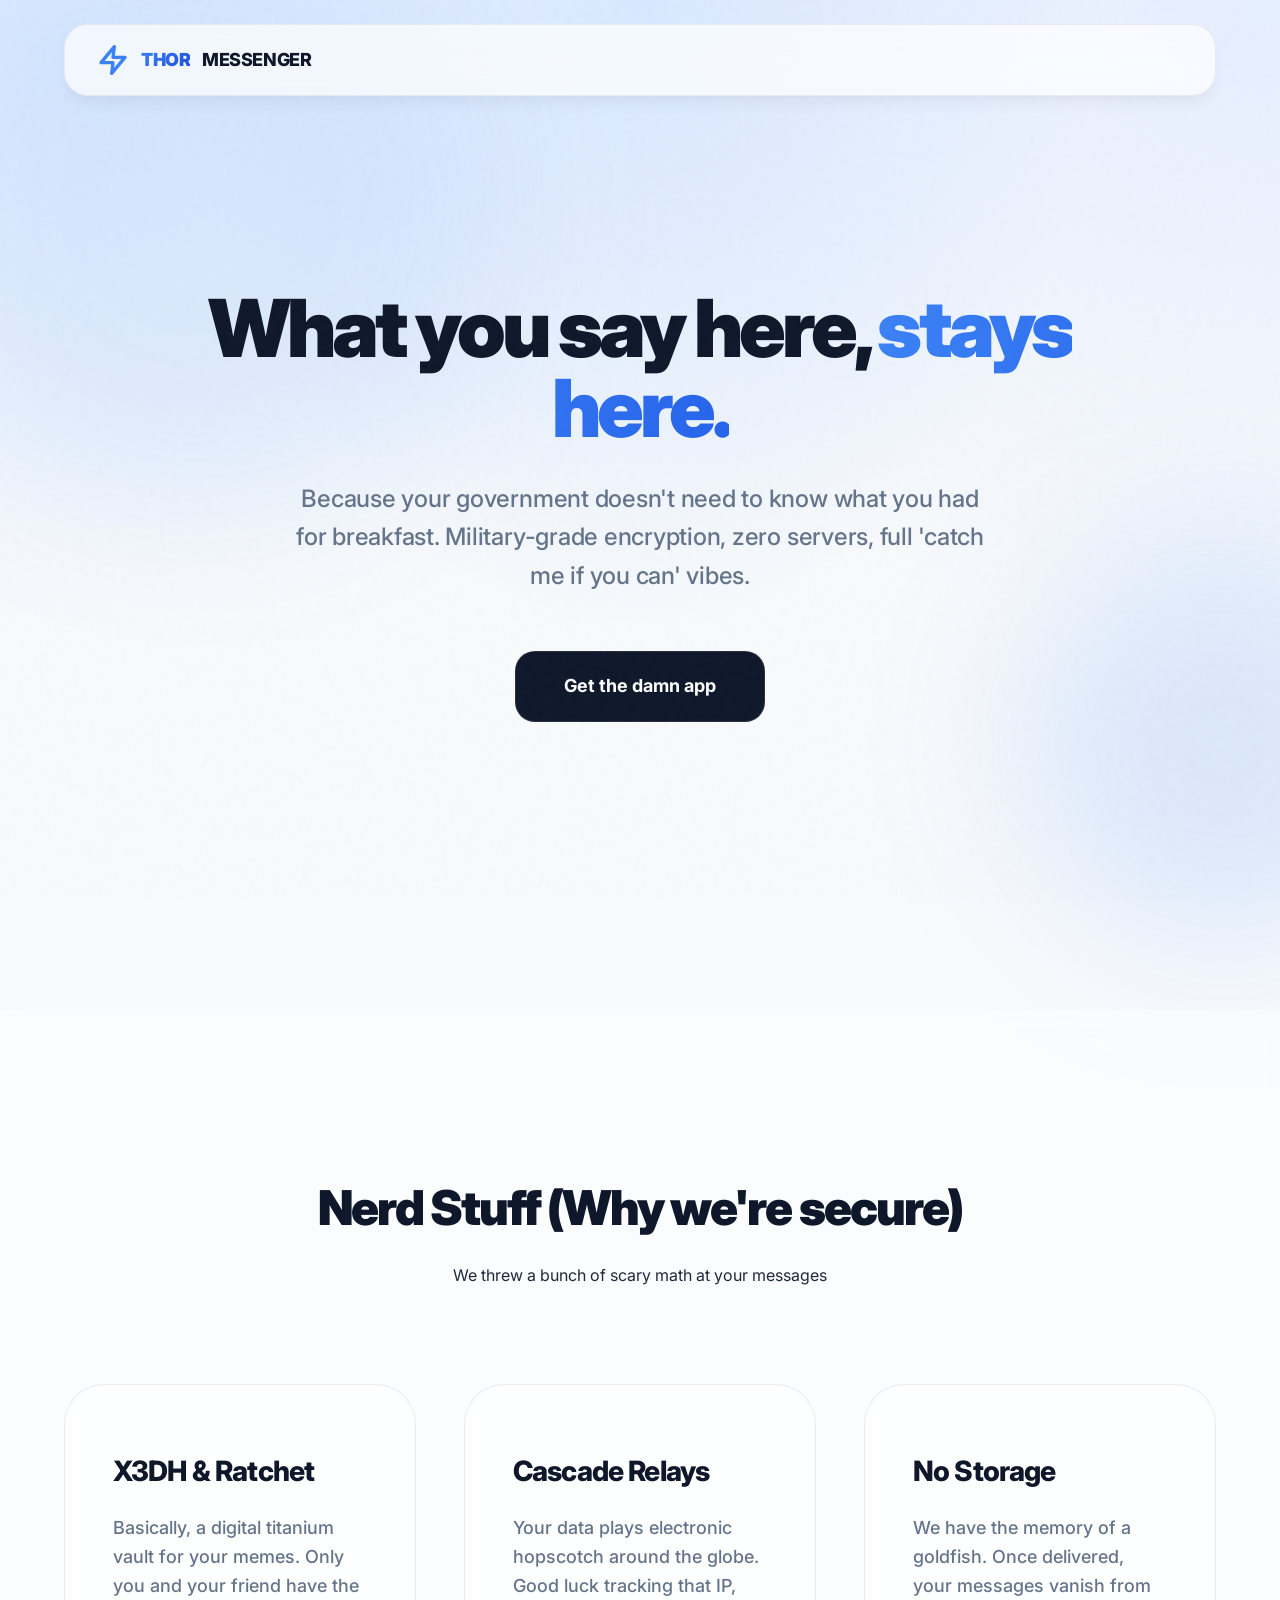
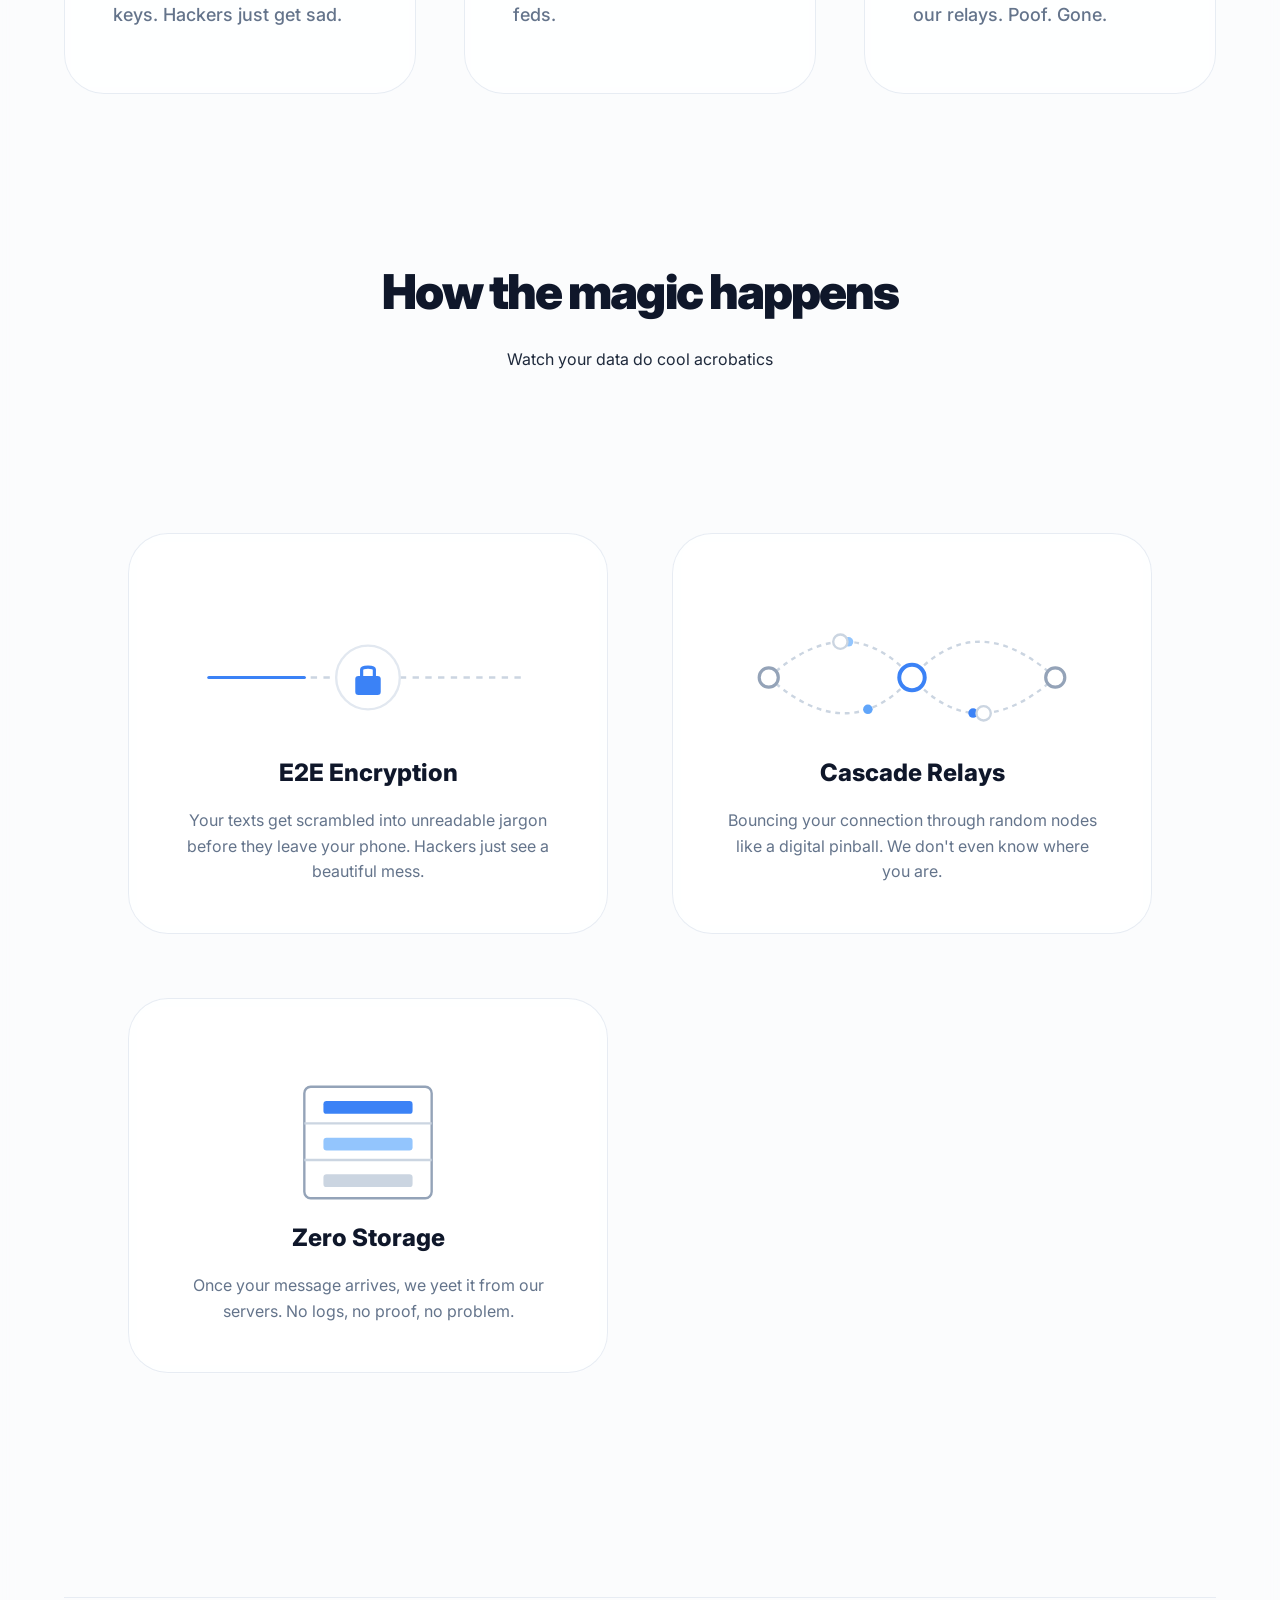
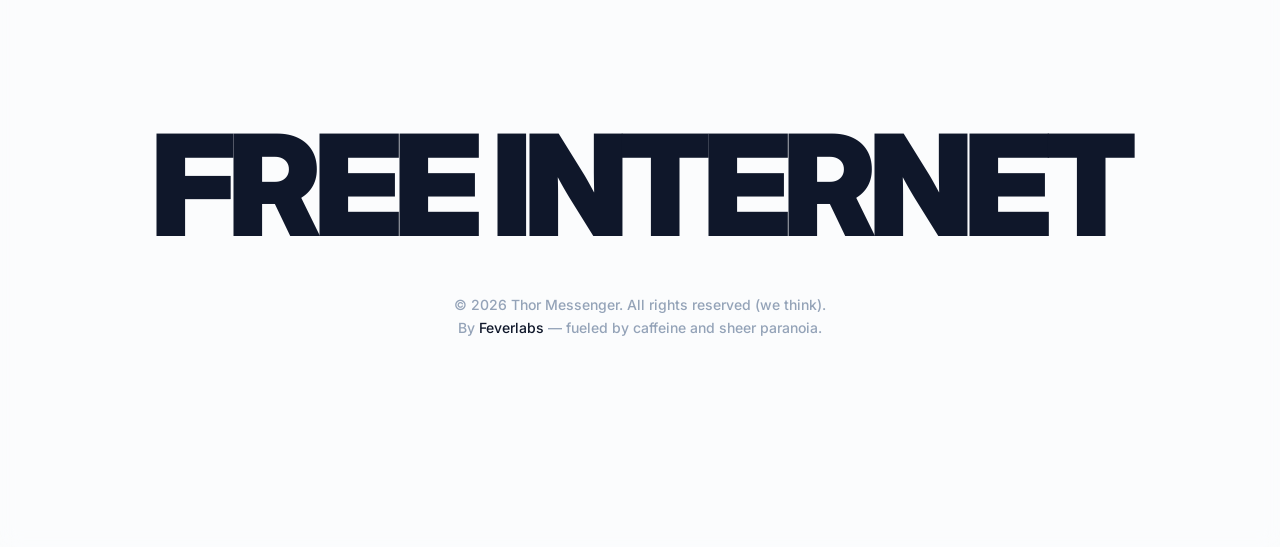
==== index.html @ e73e8ce1 "Add files via upload" ====
<!DOCTYPE html>
<html lang="ru">

<head>
    <meta charset="UTF-8">
    <meta name="viewport" content="width=device-width, initial-scale=1.0">
    <title>Thor Messenger — Secure, but fun</title>
    <meta name="description"
        content="Thor Messenger: A chat app so secure even your mom can't read your texts. X3DH, Ratchets, and Relays.">
    <link rel="stylesheet" href="landing.css">
    <link rel="preconnect" href="https://fonts.googleapis.com">
    <link rel="preconnect" href="https://fonts.gstatic.com" crossorigin>
    <link href="https://fonts.googleapis.com/css2?family=Inter:wght@400;600;800&display=swap" rel="stylesheet">
</head>

<body>
    <div class="blob"></div>
    <div class="blob" style="top: 60%; left: 80%; background: rgba(59, 130, 246, 0.15); width: 400px; height: 400px;">
    </div>

    <div class="container">
        <header>
            <div class="logo">
                <svg width="32" height="32" viewBox="0 0 24 24" fill="none" xmlns="http://www.w3.org/2000/svg">
                    <path d="M13 2L3 14H12L11 22L21 10H12L13 2Z" stroke="#3b82f6" stroke-width="2.5"
                        stroke-linecap="round" stroke-linejoin="round" />
                </svg>
                <span>THOR</span> MESSENGER
            </div>
        </header>

        <section class="hero">
            <div class="hero-content">
                <h1>What you say here,<span> stays here.</span></h1>
                <p>Because your government doesn't need to know what you had for breakfast. Military-grade encryption,
                    zero servers, full 'catch me if you can' vibes.
                </p>
                <a href="download.html" class="cta-button">Get the damn app</a>
            </div>
        </section>
    </div>

    <section class="features">
        <div class="container">
            <div class="section-title">
                <h2>Nerd Stuff (Why we're secure)</h2>
                <p>We threw a bunch of scary math at your messages</p>
            </div>
            <div class="feature-grid">
                <div class="feature-card">
                    <h3>X3DH & Ratchet</h3>
                    <p>Basically, a digital titanium vault for your memes. Only you and your friend have the keys.
                        Hackers just get sad.</p>
                </div>
                <div class="feature-card">
                    <h3>Cascade Relays</h3>
                    <p>Your data plays electronic hopscotch around the globe. Good luck tracking that IP, feds.</p>
                </div>
                <div class="feature-card">
                    <h3>No Storage</h3>
                    <p>We have the memory of a goldfish. Once delivered, your messages vanish from our relays. Poof.
                        Gone.</p>
                </div>
            </div>
            <section class="security-viz">
                <div class="container">
                    <div class="section-title">
                        <h2>How the magic happens</h2>
                        <p>Watch your data do cool acrobatics</p>
                    </div>
                    <div class="viz-grid">
                        <div class="viz-item">
                            <div class="viz-svg">
                                <svg viewBox="0 0 240 120" fill="none" xmlns="http://www.w3.org/2000/svg">
                                    <path d="M 20 60 L 100 60" stroke="#cbd5e1" stroke-width="1.5"
                                        stroke-dasharray="4 4" />
                                    <path d="M 140 60 L 220 60" stroke="#cbd5e1" stroke-width="1.5"
                                        stroke-dasharray="4 4" />

                                    <path d="M 20 60 L 220 60" stroke="#3b82f6" stroke-width="2" fill="none"
                                        stroke-linecap="round" class="animate-stream" />

                                    <g transform="translate(120, 60)">
                                        <circle cx="0" cy="0" r="20" fill="#ffffff" stroke="#e2e8f0"
                                            stroke-width="1.5" />
                                        <rect x="-8" y="-1" width="16" height="12" rx="2" fill="#3b82f6" />
                                        <path d="M-4 -1 V-5 C-4 -7 4 -7 4 -5 V-1" stroke="#3b82f6" stroke-width="2"
                                            stroke-linecap="round" fill="none" />
                                    </g>
                                </svg>
                            </div>
                            <h3>E2E Encryption</h3>
                            <p>Your texts get scrambled into unreadable jargon before they leave your phone. Hackers
                                just see a beautiful mess.</p>
                        </div>

                        <div class="viz-item">
                            <div class="viz-svg">
                                <svg viewBox="0 0 240 120" fill="none" xmlns="http://www.w3.org/2000/svg">
                                    <path d="M 30 60 Q 80 15 120 60 T 210 60" stroke="#cbd5e1" stroke-width="1.5"
                                        fill="none" stroke-dasharray="3 3" />
                                    <path d="M 30 60 Q 80 105 120 60 T 210 60" stroke="#cbd5e1" stroke-width="1.5"
                                        fill="none" stroke-dasharray="3 3" />

                                    <circle r="3" fill="#3b82f6">
                                        <animateMotion dur="2.5s" repeatCount="indefinite"
                                            path="M 30 60 Q 80 15 120 60 T 210 60" />
                                    </circle>
                                    <circle r="3" fill="#60a5fa">
                                        <animateMotion dur="3s" repeatCount="indefinite"
                                            path="M 30 60 Q 80 105 120 60 T 210 60" begin="0.8s" />
                                    </circle>
                                    <circle r="3" fill="#93c5fd">
                                        <animateMotion dur="2.2s" repeatCount="indefinite"
                                            path="M 30 60 Q 80 15 120 60 T 210 60" begin="1.2s" />
                                    </circle>

                                    <g>
                                        <circle cx="30" cy="60" r="6" fill="#ffffff" stroke="#94a3b8"
                                            stroke-width="2" />
                                        <circle cx="120" cy="60" r="8" fill="#ffffff" stroke="#3b82f6"
                                            stroke-width="2.5" />
                                        <circle cx="210" cy="60" r="6" fill="#ffffff" stroke="#94a3b8"
                                            stroke-width="2" />
                                        <circle cx="75" cy="37.5" r="4.5" fill="#ffffff" stroke="#cbd5e1"
                                            stroke-width="1.5" />
                                        <circle cx="165" cy="82.5" r="4.5" fill="#ffffff" stroke="#cbd5e1"
                                            stroke-width="1.5" />
                                    </g>
                                </svg>
                            </div>
                            <h3>Cascade Relays</h3>
                            <p>Bouncing your connection through random nodes like a digital pinball. We don't even know
                                where you are.</p>
                        </div>

                        <div class="viz-item">
                            <div class="viz-svg">
                                <svg viewBox="0 0 240 120" fill="none" xmlns="http://www.w3.org/2000/svg">
                                    <rect x="80" y="25" width="80" height="70" rx="4" stroke="#94a3b8"
                                        stroke-width="1.5" fill="#ffffff" />
                                    <line x1="80" y1="48" x2="160" y2="48" stroke="#cbd5e1" stroke-width="1.5" />
                                    <line x1="80" y1="71" x2="160" y2="71" stroke="#cbd5e1" stroke-width="1.5" />

                                    <g transform="translate(0, 0)">
                                        <rect x="92" y="34" width="56" height="8" rx="2" fill="#3b82f6"
                                            class="animate-dissolve" />
                                        <rect x="92" y="57" width="56" height="8" rx="2" fill="#93c5fd"
                                            class="animate-dissolve" style="animation-delay: 1s;" />
                                        <rect x="92" y="80" width="56" height="8" rx="2" fill="#cbd5e1"
                                            class="animate-dissolve" style="animation-delay: 2s;" />
                                    </g>
                                </svg>
                            </div>
                            <h3>Zero Storage</h3>
                            <p>Once your message arrives, we yeet it from our servers. No logs, no proof, no problem.
                            </p>
                        </div>
                    </div>
                </div>
            </section>

            <footer>
                <div class="footer-content container">
                    <h2 class="footer-title">FREE INTERNET</h2>
                    <div class="footer-bottom">
                        &copy; 2026 Thor Messenger. All rights reserved (we think). <br>
                        By <span style="color: var(--primary-color);">Feverlabs</span> &mdash; fueled by caffeine and
                        sheer paranoia.
                    </div>
                </div>
            </footer>

            <script>
                console.log("%c FBI Open Up!", "font-size: 30px; font-weight: bold; color: red; text-shadow: 2px 2px 0 #000;");
                console.log("%c Just kidding. Looking for backdoors? You won't find them here YEAH CUZ ITS JUST HTML LANDING LOL. im too lazy to use react ngl", "font-size: 14px; color: #3b82f6;");
                const konamiCode = ['ArrowUp', 'ArrowUp', 'ArrowDown', 'ArrowDown', 'ArrowLeft', 'ArrowRight', 'ArrowLeft', 'ArrowRight', 'b', 'a'];
                let konamiPosition = 0;
                document.addEventListener('keydown', (e) => {
                    if (e.key === konamiCode[konamiPosition]) {
                        konamiPosition++;
                        if (konamiPosition === konamiCode.length) {
                            alert('God Mode Activated! ⚡\\nActually no, you are just secure. Now go touch some grass.');
                            konamiPosition = 0;
                        }
                    } else {
                        konamiPosition = 0;
                    }
                });
            </script>
</body>

</html>
---- landing.css ----
:root {
    --primary-color: #0f172a;
    --accent-color: #3b82f6;
    --text-color: #1e293b;
    --bg-color: #f8fafc;
    --secondary-bg: rgba(255, 255, 255, 0.4);
    --border-color: rgba(226, 232, 240, 0.8);
    --glass-bg: rgba(255, 255, 255, 0.7);
    --glow-color: rgba(59, 130, 246, 0.2);
}

* {
    padding: 0;
    margin: 0;
    box-sizing: border-box;
    font-family: 'Inter', -apple-system, BlinkMacSystemFont, "Segoe UI", Roboto, sans-serif;
}

body {
    background-color: var(--bg-color);
    background-image:
        radial-gradient(at 0% 0%, hsla(214, 100%, 94%, 1) 0, transparent 50%),
        radial-gradient(at 50% 0%, hsla(217, 100%, 92%, 1) 0, transparent 50%),
        radial-gradient(at 100% 0%, hsla(220, 100%, 95%, 1) 0, transparent 50%);
    background-attachment: fixed;
    color: var(--text-color);
    line-height: 1.6;
    overflow-x: hidden;
    display: flex;
    flex-direction: column;
    min-height: 100vh;
}

body::before {
    content: "";
    position: fixed;
    top: 0;
    left: 0;
    width: 100%;
    height: 100%;
    background-image: url("data:image/svg+xml,%3Csvg viewBox='0 0 200 200' xmlns='http://www.w3.org/2000/svg'%3E%3Cfilter id='noiseFilter'%3E%3CfeTurbulence type='fractalNoise' baseFrequency='0.65' numOctaves='3' stitchTiles='stitch'/%3E%3C/filter%3E%3Crect width='100%25' height='100%25' filter='url(%23noiseFilter)'/%3E%3C/svg%3E");
    opacity: 0.03;
    pointer-events: none;
    z-index: 100;
}

.container {
    width: 100%;
    padding: 0 4rem;
    display: flex;
    flex-direction: column;
    flex: 1;
}

header {
    position: fixed;
    top: 1.5rem;
    left: 4rem;
    right: 4rem;
    z-index: 1000;
    height: 72px;
    display: flex;
    align-items: center;
    justify-content: space-between;
    padding: 0 2rem;
    background: var(--glass-bg);
    backdrop-filter: blur(16px);
    -webkit-backdrop-filter: blur(16px);
    border: 1px solid var(--border-color);
    border-radius: 1.5rem;
    margin-bottom: 4rem;
    box-shadow: 0 10px 15px -3px rgba(0, 0, 0, 0.05), 0 4px 6px -2px rgba(0, 0, 0, 0.02);
    transition: all 0.3s ease;
}

.logo {
    font-size: 1.125rem;
    font-weight: 800;
    letter-spacing: -0.025em;
    color: var(--primary-color);
    display: flex;
    align-items: center;
    gap: 0.75rem;
}

.logo span {
    background: linear-gradient(135deg, #3b82f6, #1d4ed8);
    -webkit-background-clip: text;
    background-clip: text;
    -webkit-text-fill-color: transparent;
    font-weight: 900;
}

.hero {
    flex: 1;
    display: flex;
    flex-direction: column;
    align-items: center;
    justify-content: center;
    text-align: center;
    padding: 18rem 0;
}

.hero-content {
    max-width: 900px;
}

.hero-content h1 {
    font-size: 5rem;
    font-weight: 900;
    line-height: 1;
    letter-spacing: -0.05em;
    margin-bottom: 2rem;
    color: var(--primary-color);
}

.hero-content h1 span {
    background: linear-gradient(to right, #3b82f6, #2563eb);
    -webkit-background-clip: text;
    background-clip: text;
    -webkit-text-fill-color: transparent;
}

.hero-content p {
    font-size: 1.5rem;
    font-weight: 500;
    color: #64748b;
    margin: 0 auto 3.5rem;
    max-width: 700px;
    letter-spacing: -0.01em;
}

.cta-button {
    display: inline-flex;
    align-items: center;
    background: var(--primary-color);
    color: white;
    padding: 1.25rem 3rem;
    border-radius: 1.25rem;
    text-decoration: none;
    font-weight: 700;
    font-size: 1.125rem;
    transition: all 0.4s cubic-bezier(0.175, 0.885, 0.32, 1.275);
    border: 1px solid rgba(255, 255, 255, 0.1);
}

.cta-button:hover {
    transform: translateY(-4px) scale(1.02);
    box-shadow: 0 20px 25px -5px var(--glow-color);
    background: #000;
}

.cta-button:hover {
    transform: translateY(-2px);
    box-shadow: 0 10px 15px -3px rgba(0, 0, 0, 0.1);
}

.features {
    padding: 10rem 0;
    background-color: var(--secondary-bg);
    backdrop-filter: blur(10px);
}

.section-title {
    text-align: center;
    margin-bottom: 6rem;
}

.section-title h2 {
    font-size: 3rem;
    font-weight: 900;
    letter-spacing: -0.04em;
    color: var(--primary-color);
    margin-bottom: 1rem;
}

.feature-grid {
    display: grid;
    grid-template-columns: repeat(auto-fit, minmax(320px, 1fr));
    gap: 3rem;
}

.feature-card {
    background: rgba(255, 255, 255, 0.6);
    padding: 4rem 3rem;
    border-radius: 2.5rem;
    border: 1px solid var(--border-color);
    transition: all 0.5s cubic-bezier(0.23, 1, 0.32, 1);
    backdrop-filter: blur(8px);
    position: relative;
    overflow: hidden;
}

.feature-card:hover {
    transform: translateY(-12px);
    background: #fff;
    box-shadow: 0 30px 60px -12px rgba(0, 0, 0, 0.1);
    border-color: #3b82f6;
}

.feature-card h3 {
    font-size: 1.75rem;
    font-weight: 800;
    letter-spacing: -0.03em;
    margin-bottom: 1.25rem;
    color: var(--primary-color);
}

.feature-card p {
    font-size: 1.125rem;
    color: #64748b;
    font-weight: 500;
}

.download-section {
    flex: 1;
    display: flex;
    flex-direction: column;
    align-items: center;
    justify-content: center;
    padding: 6rem 0;
    margin-top: 100px;
}

.download-card {
    background: var(--glass-bg);
    padding: 6rem;
    border-radius: 4rem;
    border: 1px solid var(--border-color);
    box-shadow: 0 40px 100px -20px rgba(0, 0, 0, 0.1);
    text-align: center;
    max-width: 800px;
    width: 100%;
    backdrop-filter: blur(24px);
    transition: transform 0.4s ease, box-shadow 0.4s ease;
}

.download-card:hover {
    transform: translateY(-8px);
    box-shadow: 0 50px 120px -20px rgba(0, 0, 0, 0.15);
}

.download-card h2 {
    font-size: 3rem;
    font-weight: 900;
    letter-spacing: -0.05em;
    margin-bottom: 3rem;
    color: var(--primary-color);
}

.download-buttons {
    display: flex;
    flex-direction: column;
    gap: 1rem;
    margin-bottom: 2.5rem;
}

.download-btn {
    display: flex;
    align-items: center;
    justify-content: center;
    gap: 1.25rem;
    background: var(--primary-color);
    color: white;
    padding: 1.5rem 2rem;
    border-radius: 1.5rem;
    text-decoration: none;
    font-weight: 800;
    font-size: 1.25rem;
    transition: all 0.4s cubic-bezier(0.175, 0.885, 0.32, 1.275);
    width: 100%;
    border: 1px solid rgba(255, 255, 255, 0.1);
}

.download-btn.btn-windows {
    background: transparent;
    color: var(--primary-color);
    border: 2px solid var(--border-color);
}

.download-btn.btn-windows:hover {
    background: rgba(0, 0, 0, 0.02);
    box-shadow: 0 20px 30px -10px rgba(0, 0, 0, 0.05);
}

.download-btn:hover {
    transform: translateY(-4px) scale(1.02);
    box-shadow: 0 30px 40px -10px var(--glow-color);
}

.blob {
    position: fixed;
    top: -100px;
    left: -100px;
    width: 600px;
    height: 600px;
    background: rgba(59, 130, 246, 0.1);
    filter: blur(80px);
    border-radius: 50%;
    z-index: -1;
    pointer-events: none;
    animation: pulse 10s infinite alternate;
}

@keyframes pulse {
    from {
        opacity: 0.5;
        transform: scale(1);
    }

    to {
        opacity: 0.8;
        transform: scale(1.1);
    }
}

@keyframes fadeIn {
    from {
        opacity: 0;
        transform: translateY(20px);
    }

    to {
        opacity: 1;
        transform: translateY(0);
    }
}

.hero-content {
    animation: fadeIn 1s ease-out;
}

.security-viz {
    padding: 10rem 0;
    overflow: hidden;
}

.viz-grid {
    display: grid;
    grid-template-columns: repeat(auto-fit, minmax(300px, 1fr));
    gap: 4rem;
    margin-top: 4rem;
}

.viz-item {
    background: var(--glass-bg);
    padding: 3rem;
    border-radius: 2.5rem;
    border: 1px solid var(--border-color);
    text-align: center;
    backdrop-filter: blur(12px);
    transition: all 0.4s ease;
}

.viz-item:hover {
    transform: translateY(-8px);
    border-color: var(--accent-color);
}

.viz-svg {
    width: 100%;
    height: 140px;
    margin-bottom: 2rem;
}

.viz-item h3 {
    font-size: 1.5rem;
    font-weight: 800;
    margin-bottom: 1rem;
    color: var(--primary-color);
}

.viz-item p {
    color: #64748b;
    font-size: 1rem;
}

.animate-stream {
    stroke-dasharray: 60 140;
    animation: stream-flow 2s linear infinite;
}

@keyframes stream-flow {
    0% {
        stroke-dashoffset: 200;
    }

    100% {
        stroke-dashoffset: 0;
    }
}

.animate-dissolve {
    transform-origin: center;
    animation: dissolve-data 3s ease-in-out infinite;
}

@keyframes dissolve-data {

    0%,
    15% {
        opacity: 1;
        transform: scale(1) translateY(0);
    }

    40%,
    80% {
        opacity: 0;
        transform: scale(0.95) translateY(-4px);
    }

    100% {
        opacity: 1;
        transform: scale(1) translateY(0);
    }
}

footer {
    padding: 8rem 0 3rem;
    border-top: 1px solid var(--border-color);
    margin-top: 4rem;
    overflow: hidden;
}

.footer-content {
    display: flex;
    flex-direction: column;
    align-items: center;
    justify-content: center;
    text-align: center;
}

.footer-title {
    font-size: clamp(3rem, 11vw, 12rem);
    font-weight: 900;
    letter-spacing: -0.06em;
    line-height: 0.85;
    color: var(--primary-color);
    margin-bottom: 3rem;
    white-space: nowrap;
    position: relative;
    cursor: help;
    transition: color 0.3s ease, text-shadow 0.3s ease;
}

.footer-title:hover {
    color: transparent;
    text-shadow: none;
}

.footer-title::after {
    content: "OR DON'T, WE DON'T CARE";
    position: absolute;
    left: 50%;
    top: 50%;
    transform: translate(-50%, -50%);
    color: var(--primary-color);
    opacity: 0;
    transition: opacity 0.4s cubic-bezier(0.175, 0.885, 0.32, 1.275);
    pointer-events: none;
    font-size: clamp(2rem, 8vw, 8rem);
    width: 100%;
}

.footer-title:hover::after {
    opacity: 1;
}

.footer-bottom {
    color: #94a3b8;
    font-size: 0.875rem;
    font-weight: 500;
}

@media (max-width: 968px) {
    .hero {
        flex-direction: column;
        text-align: center;
        padding: 4rem 0;
    }

    .hero-content h1 {
        font-size: 4rem;
    }

    .hero-content p {
        margin: 0 auto 2.5rem;
    }

    .download-card {
        padding: 4rem 2rem;
    }
}

@media (max-width: 768px) {
    .container {
        padding: 0 1.5rem;
    }

    header {
        left: 1.5rem;
        right: 1.5rem;
    }

    .hero-content h1 {
        font-size: 3rem;
    }

    .section-title h2 {
        font-size: 2.5rem;
    }

    .feature-card {
        padding: 2rem;
    }

    .download-card {
        padding: 3rem 1.5rem;
        border-radius: 2rem;
    }

    .download-card h2 {
        font-size: 2.5rem;
        margin-bottom: 2rem;
    }

    .download-btn {
        padding: 1.25rem 1.5rem;
        font-size: 1.1rem;
    }

    footer {
        padding: 4rem 0 2rem;
        margin-top: 2rem;
    }

    .footer-title {
        font-size: clamp(2.5rem, 15vw, 6rem);
    }

    .footer-title::after {
        font-size: clamp(1.5rem, 8vw, 4rem);
    }
}

@media (max-width: 480px) {
    header {
        left: 1rem;
        right: 1rem;
        top: 1rem;
        padding: 0.5rem 1rem;
        height: 60px;
    }

    .hero {
        padding: 18rem 0 4rem;
    }

    .hero-content h1 {
        font-size: 2.5rem;
        margin-top: 2rem;
    }

    .hero-content p {
        font-size: 1rem;
    }

    .logo {
        gap: 0.5rem;
    }

    .download-btn {
        flex-direction: column;
        gap: 0.5rem;
        text-align: center;
        padding: 1rem;
        font-size: 1rem;
    }

    .footer-title {
        font-size: clamp(2rem, 11vw, 3.5rem);
    }

    .footer-title::after {
        font-size: clamp(1.2rem, 8vw, 2.5rem);
        white-space: normal;
    }
}
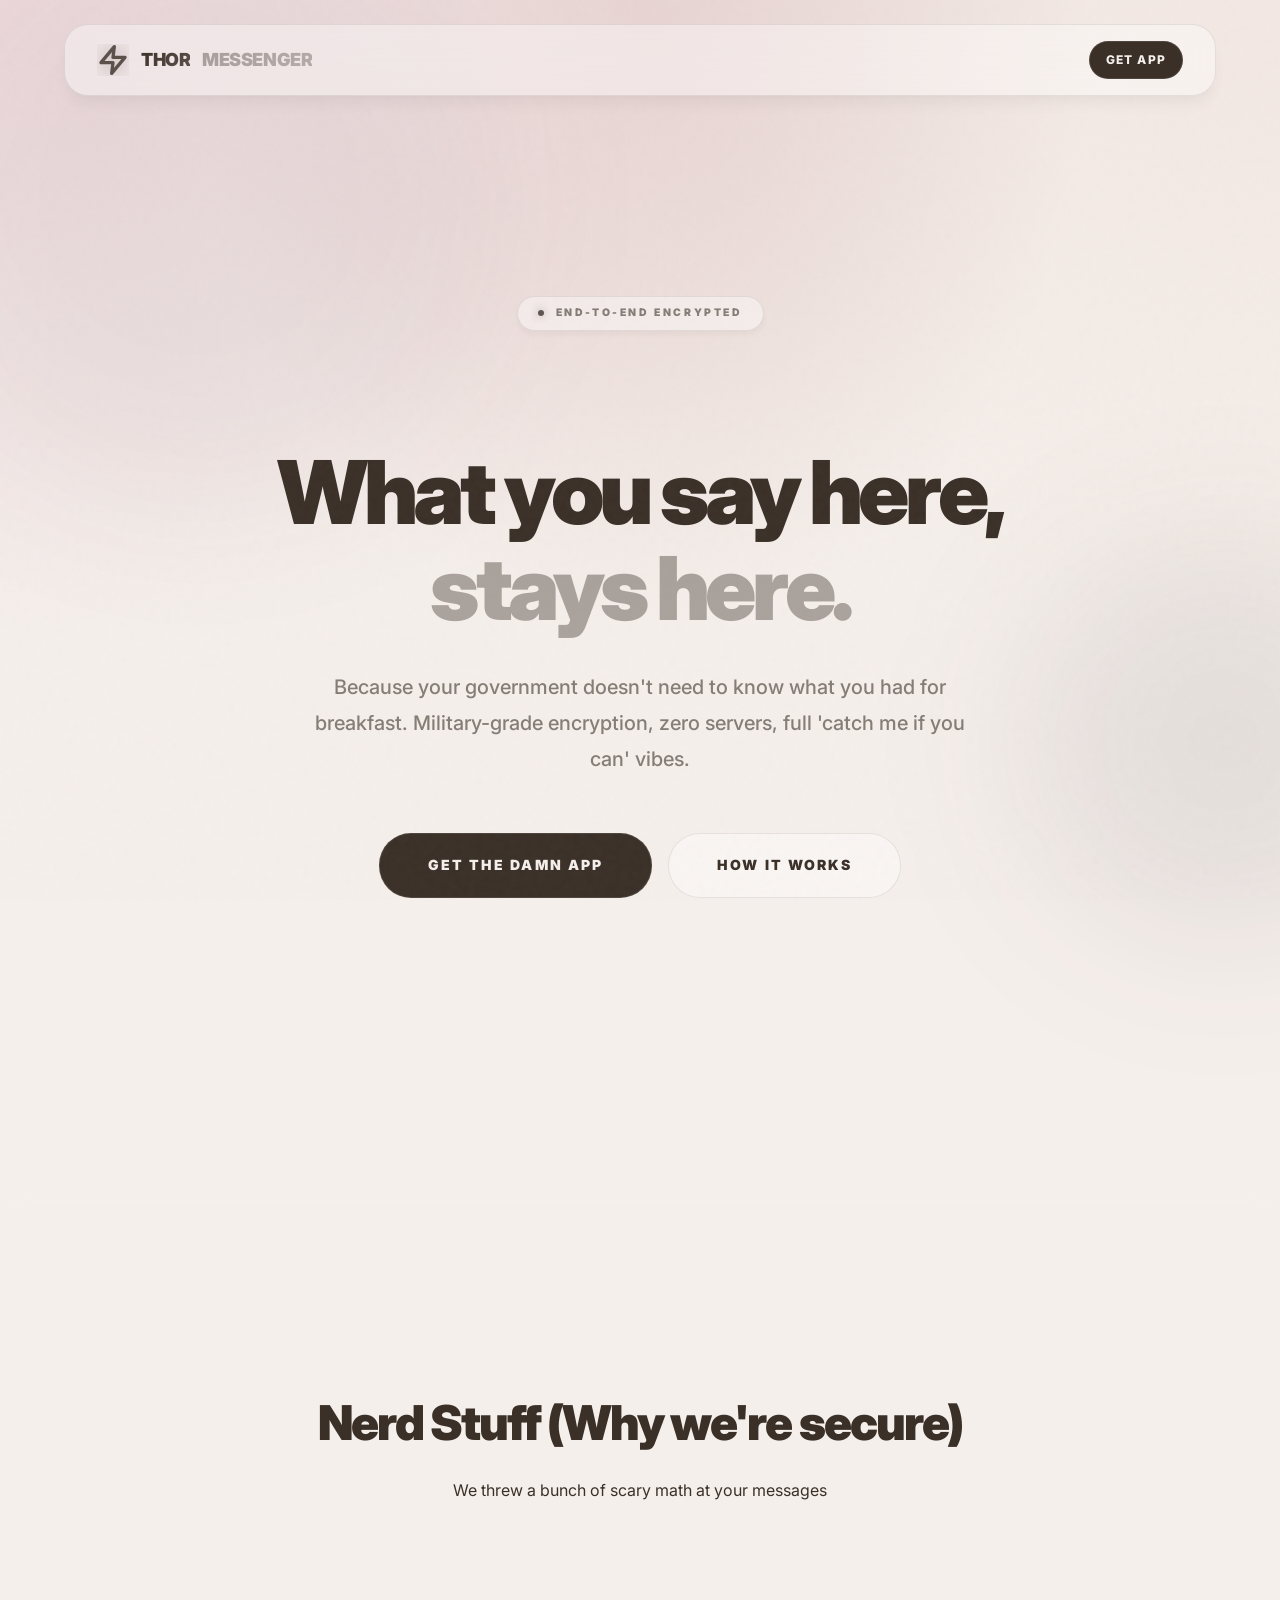
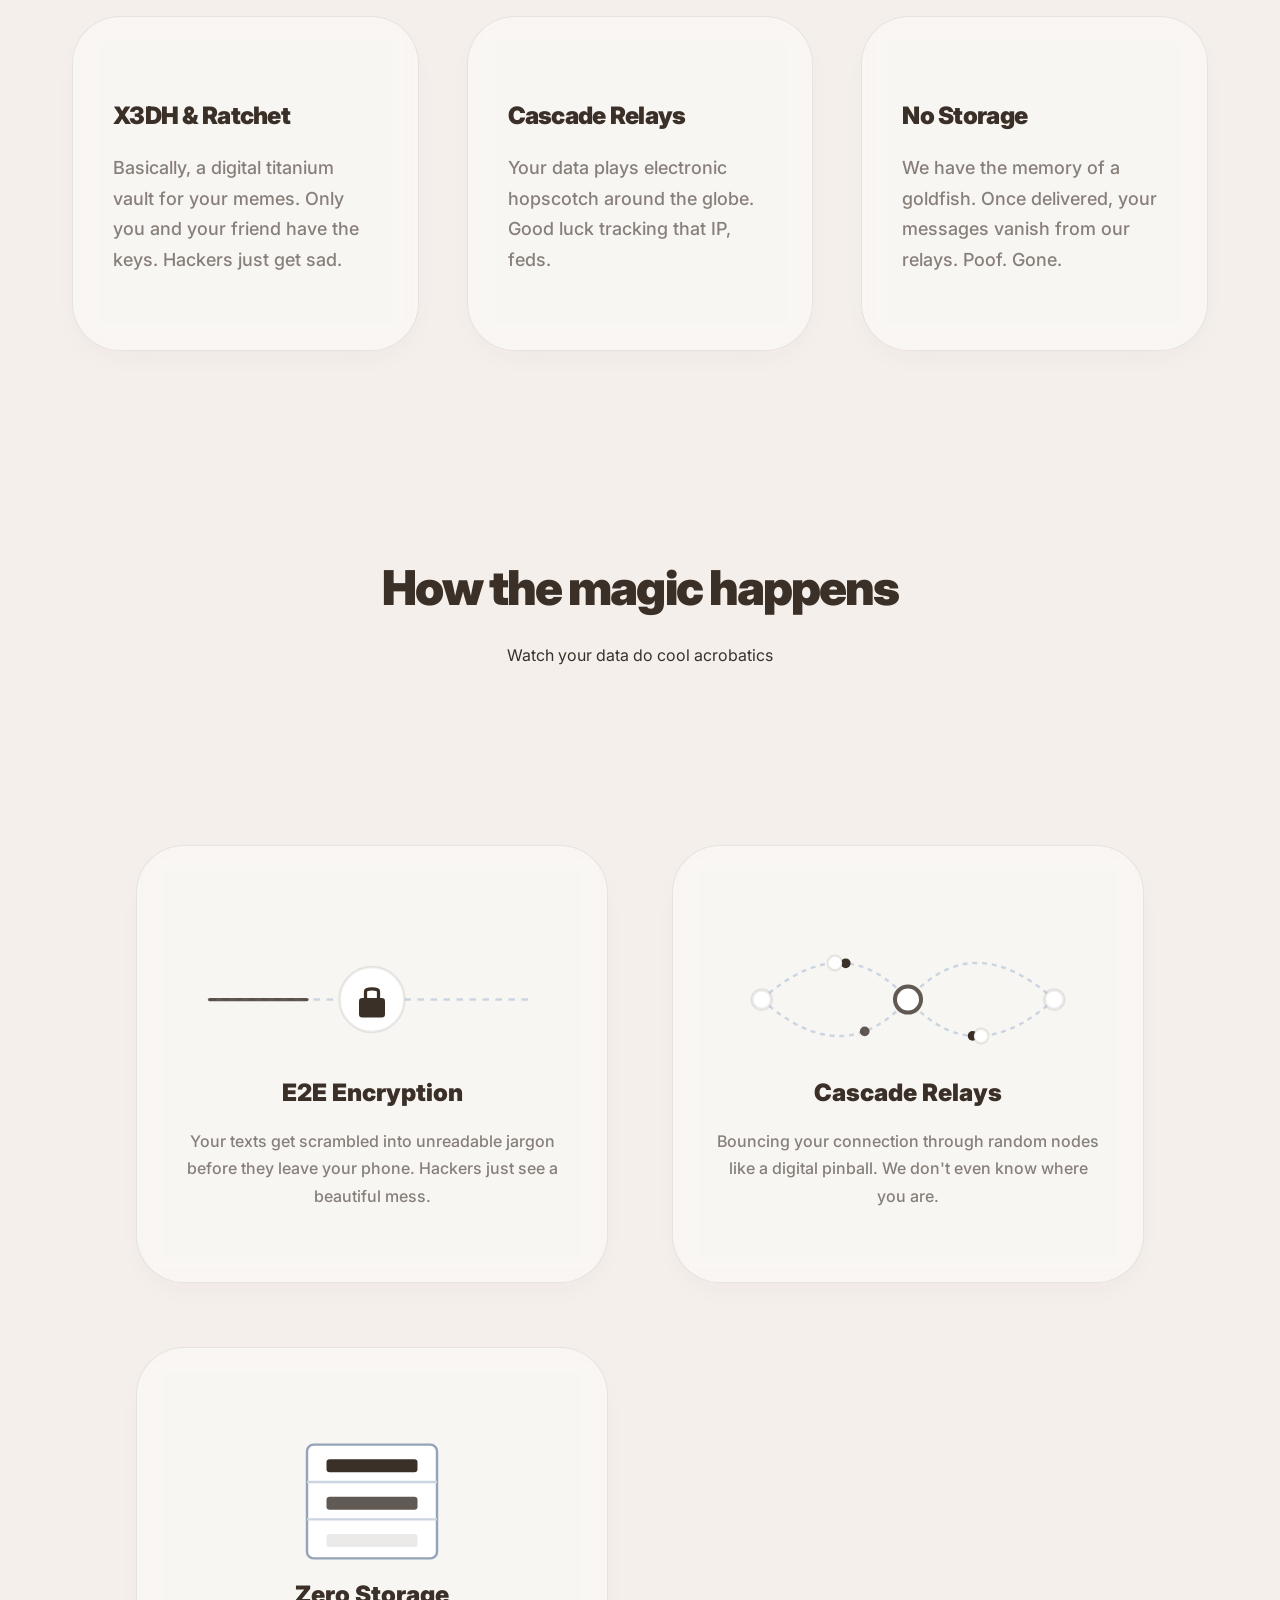
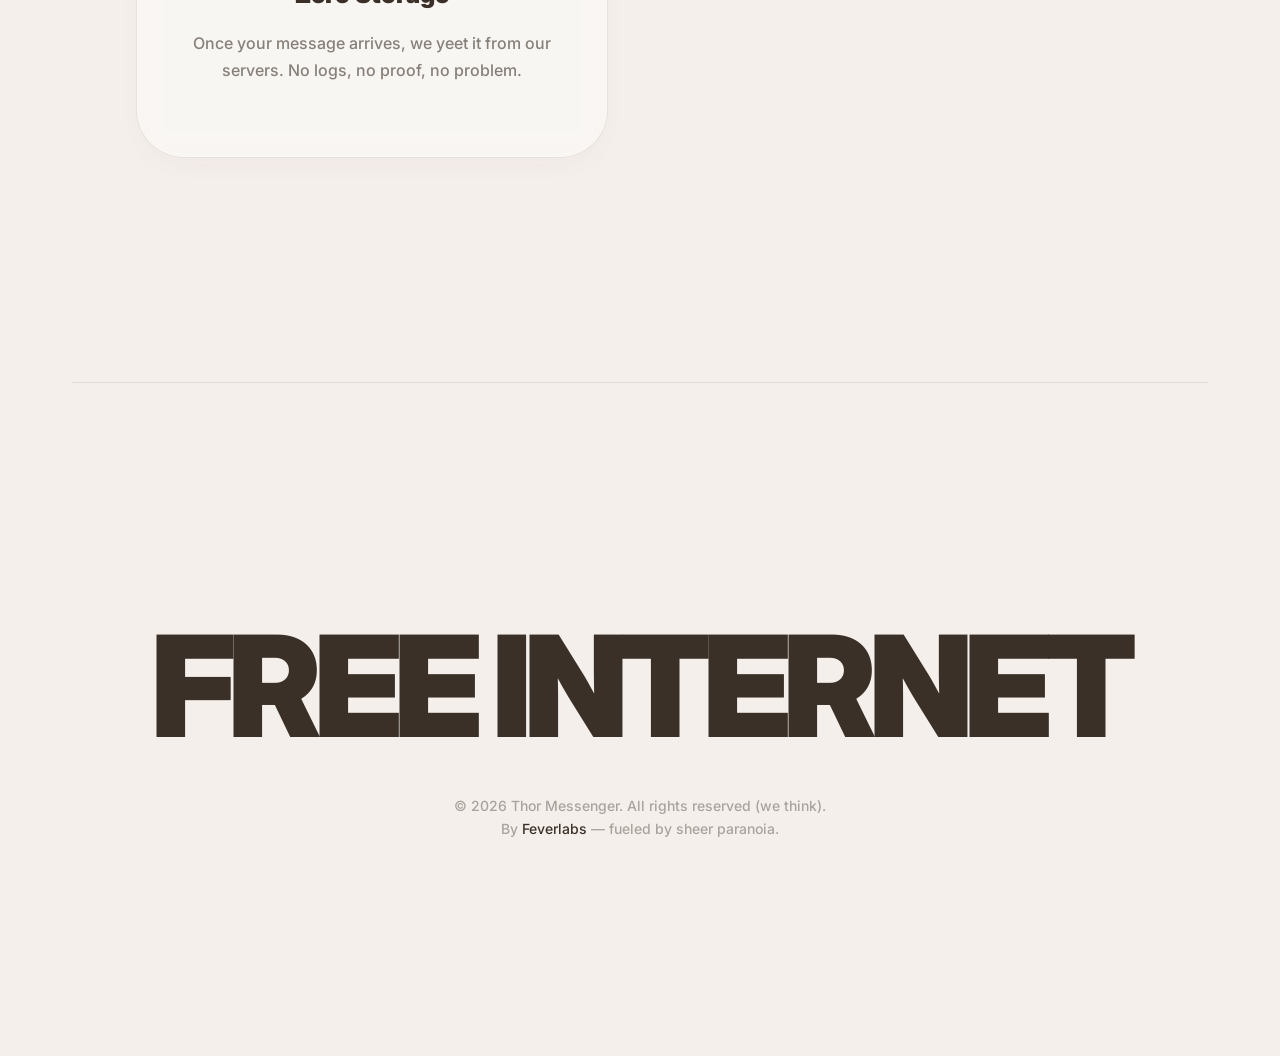
==== commit 448beb0a: "Add files via upload" ====
--- a/index.html
+++ b/index.html
@@ -15,27 +15,35 @@
 
 <body>
     <div class="blob"></div>
-    <div class="blob" style="top: 60%; left: 80%; background: rgba(59, 130, 246, 0.15); width: 400px; height: 400px;">
+    <div class="blob" style="top: 60%; left: 80%; background: rgba(58, 48, 40, 0.08); width: 400px; height: 400px;">
     </div>
 
     <div class="container">
         <header>
             <div class="logo">
                 <svg width="32" height="32" viewBox="0 0 24 24" fill="none" xmlns="http://www.w3.org/2000/svg">
-                    <path d="M13 2L3 14H12L11 22L21 10H12L13 2Z" stroke="#3b82f6" stroke-width="2.5"
-                        stroke-linecap="round" stroke-linejoin="round" />
+                    <path d="M13 2L3 14H12L11 22L21 10H12L13 2Z" stroke="var(--accent-color)" stroke-width="2.5"
+                        stroke-linecap="round" stroke-linejoin="round" style="filter: drop-shadow(0 0 8px rgba(58,48,40,0.5));" />
                 </svg>
-                <span>THOR</span> MESSENGER
-            </div>
+                <span>THOR</span> <span style="color: var(--primary-color); opacity: 0.4; font-weight: 900;">MESSENGER</span>
+            </div>
+            <a href="download.html" class="nav-download-btn">Get App</a>
         </header>
 
         <section class="hero">
             <div class="hero-content">
-                <h1>What you say here,<span> stays here.</span></h1>
+                <div class="badge">
+                    <span class="pulse-dot"></span>
+                    End-to-end Encrypted
+                </div>
+                <h1>What you say here,<br><span>stays here.</span></h1>
                 <p>Because your government doesn't need to know what you had for breakfast. Military-grade encryption,
                     zero servers, full 'catch me if you can' vibes.
                 </p>
-                <a href="download.html" class="cta-button">Get the damn app</a>
+                <div class="hero-actions">
+                    <a href="download.html" class="cta-button shadow-btn">Get the damn app</a>
+                    <a href="#features" class="secondary-btn">How it works</a>
+                </div>
             </div>
         </section>
     </div>
@@ -77,14 +85,14 @@
                                     <path d="M 140 60 L 220 60" stroke="#cbd5e1" stroke-width="1.5"
                                         stroke-dasharray="4 4" />
 
-                                    <path d="M 20 60 L 220 60" stroke="#3b82f6" stroke-width="2" fill="none"
+                                    <path d="M 20 60 L 220 60" stroke="var(--accent-color)" stroke-width="2" fill="none"
                                         stroke-linecap="round" class="animate-stream" />
 
                                     <g transform="translate(120, 60)">
-                                        <circle cx="0" cy="0" r="20" fill="#ffffff" stroke="#e2e8f0"
+                                        <circle cx="0" cy="0" r="20" fill="#ffffff" stroke="var(--border-color)"
                                             stroke-width="1.5" />
-                                        <rect x="-8" y="-1" width="16" height="12" rx="2" fill="#3b82f6" />
-                                        <path d="M-4 -1 V-5 C-4 -7 4 -7 4 -5 V-1" stroke="#3b82f6" stroke-width="2"
+                                        <rect x="-8" y="-1" width="16" height="12" rx="2" fill="var(--primary-color)" />
+                                        <path d="M-4 -1 V-5 C-4 -7 4 -7 4 -5 V-1" stroke="var(--primary-color)" stroke-width="2"
                                             stroke-linecap="round" fill="none" />
                                     </g>
                                 </svg>
@@ -102,29 +110,29 @@
                                     <path d="M 30 60 Q 80 105 120 60 T 210 60" stroke="#cbd5e1" stroke-width="1.5"
                                         fill="none" stroke-dasharray="3 3" />
 
-                                    <circle r="3" fill="#3b82f6">
+                                    <circle r="3" fill="var(--primary-color)">
                                         <animateMotion dur="2.5s" repeatCount="indefinite"
                                             path="M 30 60 Q 80 15 120 60 T 210 60" />
                                     </circle>
-                                    <circle r="3" fill="#60a5fa">
+                                    <circle r="3" fill="var(--accent-color)">
                                         <animateMotion dur="3s" repeatCount="indefinite"
                                             path="M 30 60 Q 80 105 120 60 T 210 60" begin="0.8s" />
                                     </circle>
-                                    <circle r="3" fill="#93c5fd">
+                                    <circle r="3" fill="var(--primary-color)">
                                         <animateMotion dur="2.2s" repeatCount="indefinite"
                                             path="M 30 60 Q 80 15 120 60 T 210 60" begin="1.2s" />
                                     </circle>
 
                                     <g>
-                                        <circle cx="30" cy="60" r="6" fill="#ffffff" stroke="#94a3b8"
+                                        <circle cx="30" cy="60" r="6" fill="#ffffff" stroke="var(--border-color)"
                                             stroke-width="2" />
-                                        <circle cx="120" cy="60" r="8" fill="#ffffff" stroke="#3b82f6"
+                                        <circle cx="120" cy="60" r="8" fill="#ffffff" stroke="var(--accent-color)"
                                             stroke-width="2.5" />
-                                        <circle cx="210" cy="60" r="6" fill="#ffffff" stroke="#94a3b8"
+                                        <circle cx="210" cy="60" r="6" fill="#ffffff" stroke="var(--border-color)"
                                             stroke-width="2" />
-                                        <circle cx="75" cy="37.5" r="4.5" fill="#ffffff" stroke="#cbd5e1"
+                                        <circle cx="75" cy="37.5" r="4.5" fill="#ffffff" stroke="var(--border-color)"
                                             stroke-width="1.5" />
-                                        <circle cx="165" cy="82.5" r="4.5" fill="#ffffff" stroke="#cbd5e1"
+                                        <circle cx="165" cy="82.5" r="4.5" fill="#ffffff" stroke="var(--border-color)"
                                             stroke-width="1.5" />
                                     </g>
                                 </svg>
@@ -143,11 +151,11 @@
                                     <line x1="80" y1="71" x2="160" y2="71" stroke="#cbd5e1" stroke-width="1.5" />
 
                                     <g transform="translate(0, 0)">
-                                        <rect x="92" y="34" width="56" height="8" rx="2" fill="#3b82f6"
+                                        <rect x="92" y="34" width="56" height="8" rx="2" fill="var(--primary-color)"
                                             class="animate-dissolve" />
-                                        <rect x="92" y="57" width="56" height="8" rx="2" fill="#93c5fd"
+                                        <rect x="92" y="57" width="56" height="8" rx="2" fill="var(--accent-color)"
                                             class="animate-dissolve" style="animation-delay: 1s;" />
-                                        <rect x="92" y="80" width="56" height="8" rx="2" fill="#cbd5e1"
+                                        <rect x="92" y="80" width="56" height="8" rx="2" fill="var(--border-color)"
                                             class="animate-dissolve" style="animation-delay: 2s;" />
                                     </g>
                                 </svg>
@@ -165,15 +173,15 @@
                     <h2 class="footer-title">FREE INTERNET</h2>
                     <div class="footer-bottom">
                         &copy; 2026 Thor Messenger. All rights reserved (we think). <br>
-                        By <span style="color: var(--primary-color);">Feverlabs</span> &mdash; fueled by caffeine and
+                        By <span style="color: var(--primary-color);">Feverlabs</span> &mdash; fueled by
                         sheer paranoia.
                     </div>
                 </div>
             </footer>
 
             <script>
-                console.log("%c FBI Open Up!", "font-size: 30px; font-weight: bold; color: red; text-shadow: 2px 2px 0 #000;");
-                console.log("%c Just kidding. Looking for backdoors? You won't find them here YEAH CUZ ITS JUST HTML LANDING LOL. im too lazy to use react ngl", "font-size: 14px; color: #3b82f6;");
+                console.log("%c FBI Open Up!", "font-size: 30px; font-weight: bold; color: var(--primary-color); text-shadow: 2px 2px 0 var(--border-color);");
+                console.log("%c Just kidding. Looking for backdoors? You won't find them here YEAH CUZ ITS JUST HTML LANDING LOL. im too lazy to use react ngl", "font-size: 14px; color: var(--primary-color);");
                 const konamiCode = ['ArrowUp', 'ArrowUp', 'ArrowDown', 'ArrowDown', 'ArrowLeft', 'ArrowRight', 'ArrowLeft', 'ArrowRight', 'b', 'a'];
                 let konamiPosition = 0;
                 document.addEventListener('keydown', (e) => {
--- a/landing.css
+++ b/landing.css
@@ -1,17 +1,18 @@
 :root {
-    --primary-color: #0f172a;
-    --accent-color: #3b82f6;
-    --text-color: #1e293b;
-    --bg-color: #f8fafc;
-    --secondary-bg: rgba(255, 255, 255, 0.4);
-    --border-color: rgba(226, 232, 240, 0.8);
-    --glass-bg: rgba(255, 255, 255, 0.7);
-    --glow-color: rgba(59, 130, 246, 0.2);
+    --primary-color: #3A3028; /* coffee-bean */
+    --accent-color: rgba(58, 48, 40, 0.8); /* coffee-bean variant */
+    --text-color: #3A3028;
+    --bg-color: #F5EFEB; /* almond */
+    --secondary-bg: rgba(245, 239, 235, 0.4);
+    --border-color: rgba(58, 48, 40, 0.1);
+    --glass-bg: rgba(255, 255, 255, 0.4);
+    --glass-border: rgba(255, 255, 255, 0.6);
+    --glow-color: rgba(58, 48, 40, 0.1);
+    --shadow-color: rgba(58, 48, 40, 0.05);
 }
 
 * {
     padding: 0;
-    margin: 0;
     box-sizing: border-box;
     font-family: 'Inter', -apple-system, BlinkMacSystemFont, "Segoe UI", Roboto, sans-serif;
 }
@@ -19,9 +20,9 @@
 body {
     background-color: var(--bg-color);
     background-image:
-        radial-gradient(at 0% 0%, hsla(214, 100%, 94%, 1) 0, transparent 50%),
-        radial-gradient(at 50% 0%, hsla(217, 100%, 92%, 1) 0, transparent 50%),
-        radial-gradient(at 100% 0%, hsla(220, 100%, 95%, 1) 0, transparent 50%);
+        radial-gradient(at 0% 0%, hsla(350, 40%, 90%, 1) 0, transparent 50%),
+        radial-gradient(at 50% 0%, hsla(10, 30%, 85%, 1) 0, transparent 50%),
+        radial-gradient(at 100% 0%, hsla(20, 40%, 92%, 1) 0, transparent 50%);
     background-attachment: fixed;
     color: var(--text-color);
     line-height: 1.6;
@@ -83,8 +84,30 @@
     gap: 0.75rem;
 }
 
+.nav-download-btn {
+    display: inline-flex;
+    align-items: center;
+    background: var(--primary-color);
+    color: var(--bg-color);
+    padding: 0.5rem 1rem;
+    border-radius: 2rem;
+    text-decoration: none;
+    font-weight: 800;
+    font-size: 0.75rem;
+    text-transform: uppercase;
+    letter-spacing: 0.1em;
+    transition: all 0.3s ease;
+    border: 1px solid rgba(255, 255, 255, 0.1);
+}
+
+.nav-download-btn:hover {
+    transform: translateY(-2px);
+    box-shadow: 0 5px 15px -3px var(--glow-color);
+    background: rgba(0, 0, 0, 0.9);
+}
+
 .logo span {
-    background: linear-gradient(135deg, #3b82f6, #1d4ed8);
+    background: linear-gradient(135deg, var(--primary-color), var(--accent-color));
     -webkit-background-clip: text;
     background-clip: text;
     -webkit-text-fill-color: transparent;
@@ -103,45 +126,104 @@
 
 .hero-content {
     max-width: 900px;
+    display: flex;
+    flex-direction: column;
+    align-items: center;
+}
+
+.badge {
+    display: inline-flex;
+    align-items: center;
+    background: var(--glass-bg);
+    border: 1px solid var(--border-color);
+    padding: 0.5rem 1.25rem;
+    border-radius: 2rem;
+    font-size: 0.65rem;
+    font-weight: 900;
+    text-transform: uppercase;
+    letter-spacing: 0.25em;
+    color: rgba(58, 48, 40, 0.6);
+    margin-bottom: 2.5rem;
+    box-shadow: 0 4px 6px -1px var(--shadow-color);
+}
+
+.pulse-dot {
+    width: 6px;
+    height: 6px;
+    background-color: var(--accent-color);
+    border-radius: 50%;
+    margin-right: 0.75rem;
+    animation: pulse 2s infinite;
+    box-shadow: 0 0 8px rgba(58, 48, 40, 0.4);
 }
 
 .hero-content h1 {
-    font-size: 5rem;
-    font-weight: 900;
-    line-height: 1;
+    font-size: 5.5rem;
+    font-weight: 900;
+    line-height: 1.1;
     letter-spacing: -0.05em;
     margin-bottom: 2rem;
     color: var(--primary-color);
 }
 
 .hero-content h1 span {
-    background: linear-gradient(to right, #3b82f6, #2563eb);
-    -webkit-background-clip: text;
-    background-clip: text;
-    -webkit-text-fill-color: transparent;
+    color: var(--primary-color);
+    opacity: 0.4;
+    font-weight: 900;
 }
 
 .hero-content p {
-    font-size: 1.5rem;
+    font-size: 1.25rem;
     font-weight: 500;
-    color: #64748b;
+    color: rgba(58, 48, 40, 0.6);
     margin: 0 auto 3.5rem;
-    max-width: 700px;
-    letter-spacing: -0.01em;
+    max-width: 650px;
+    line-height: 1.8;
+}
+
+.hero-actions {
+    display: flex;
+    gap: 1rem;
+    align-items: center;
+    justify-content: center;
 }
 
 .cta-button {
     display: inline-flex;
     align-items: center;
     background: var(--primary-color);
-    color: white;
+    color: var(--bg-color);
     padding: 1.25rem 3rem;
-    border-radius: 1.25rem;
+    border-radius: 2rem;
     text-decoration: none;
-    font-weight: 700;
-    font-size: 1.125rem;
+    font-weight: 900;
+    font-size: 0.875rem;
+    text-transform: uppercase;
+    letter-spacing: 0.15em;
     transition: all 0.4s cubic-bezier(0.175, 0.885, 0.32, 1.275);
     border: 1px solid rgba(255, 255, 255, 0.1);
+}
+
+.secondary-btn {
+    display: inline-flex;
+    align-items: center;
+    background: var(--glass-bg);
+    color: var(--primary-color);
+    padding: 1.25rem 3rem;
+    border-radius: 2rem;
+    text-decoration: none;
+    font-weight: 900;
+    font-size: 0.875rem;
+    text-transform: uppercase;
+    letter-spacing: 0.15em;
+    transition: all 0.4s cubic-bezier(0.175, 0.885, 0.32, 1.275);
+    border: 1px solid var(--border-color);
+}
+
+.secondary-btn:hover {
+    transform: translateY(-4px);
+    background: white;
+    box-shadow: 0 10px 25px -5px var(--glow-color);
 }
 
 .cta-button:hover {
@@ -181,35 +263,37 @@
 }
 
 .feature-card {
-    background: rgba(255, 255, 255, 0.6);
-    padding: 4rem 3rem;
-    border-radius: 2.5rem;
+    background: var(--glass-bg);
+    padding: 3.5rem 2.5rem;
+    border-radius: 3rem;
     border: 1px solid var(--border-color);
     transition: all 0.5s cubic-bezier(0.23, 1, 0.32, 1);
-    backdrop-filter: blur(8px);
+    backdrop-filter: blur(12px);
     position: relative;
     overflow: hidden;
+    box-shadow: 0 10px 30px -10px var(--shadow-color);
 }
 
 .feature-card:hover {
-    transform: translateY(-12px);
-    background: #fff;
-    box-shadow: 0 30px 60px -12px rgba(0, 0, 0, 0.1);
-    border-color: #3b82f6;
+    transform: translateY(-8px);
+    background: rgba(255, 255, 255, 0.8);
+    box-shadow: 0 20px 40px -12px var(--shadow-color);
+    border-color: rgba(255, 255, 255, 0.8);
 }
 
 .feature-card h3 {
-    font-size: 1.75rem;
-    font-weight: 800;
+    font-size: 1.5rem;
+    font-weight: 900;
     letter-spacing: -0.03em;
-    margin-bottom: 1.25rem;
+    margin-bottom: 1rem;
     color: var(--primary-color);
 }
 
 .feature-card p {
     font-size: 1.125rem;
-    color: #64748b;
+    color: rgba(58, 48, 40, 0.6);
     font-weight: 500;
+    line-height: 1.7;
 }
 
 .download-section {
@@ -224,10 +308,10 @@
 
 .download-card {
     background: var(--glass-bg);
-    padding: 6rem;
+    padding: 5rem 4rem;
     border-radius: 4rem;
     border: 1px solid var(--border-color);
-    box-shadow: 0 40px 100px -20px rgba(0, 0, 0, 0.1);
+    box-shadow: 0 20px 60px -10px var(--shadow-color);
     text-align: center;
     max-width: 800px;
     width: 100%;
@@ -237,7 +321,7 @@
 
 .download-card:hover {
     transform: translateY(-8px);
-    box-shadow: 0 50px 120px -20px rgba(0, 0, 0, 0.15);
+    box-shadow: 0 30px 80px -15px var(--shadow-color);
 }
 
 .download-card h2 {
@@ -294,7 +378,7 @@
     left: -100px;
     width: 600px;
     height: 600px;
-    background: rgba(59, 130, 246, 0.1);
+    background: rgba(58, 48, 40, 0.05);
     filter: blur(80px);
     border-radius: 50%;
     z-index: -1;
@@ -344,17 +428,20 @@
 
 .viz-item {
     background: var(--glass-bg);
-    padding: 3rem;
-    border-radius: 2.5rem;
+    padding: 3.5rem 2.5rem;
+    border-radius: 3rem;
     border: 1px solid var(--border-color);
     text-align: center;
     backdrop-filter: blur(12px);
     transition: all 0.4s ease;
+    box-shadow: 0 10px 30px -10px var(--shadow-color);
 }
 
 .viz-item:hover {
     transform: translateY(-8px);
-    border-color: var(--accent-color);
+    border-color: rgba(255, 255, 255, 0.8);
+    background: rgba(255, 255, 255, 0.8);
+    box-shadow: 0 20px 40px -12px var(--shadow-color);
 }
 
 .viz-svg {
@@ -365,14 +452,16 @@
 
 .viz-item h3 {
     font-size: 1.5rem;
-    font-weight: 800;
+    font-weight: 900;
     margin-bottom: 1rem;
     color: var(--primary-color);
 }
 
 .viz-item p {
-    color: #64748b;
+    color: rgba(58, 48, 40, 0.6);
     font-size: 1rem;
+    line-height: 1.7;
+    font-weight: 500;
 }
 
 .animate-stream {
@@ -467,7 +556,7 @@
 }
 
 .footer-bottom {
-    color: #94a3b8;
+    color: rgba(58, 48, 40, 0.4);
     font-size: 0.875rem;
     font-weight: 500;
 }
